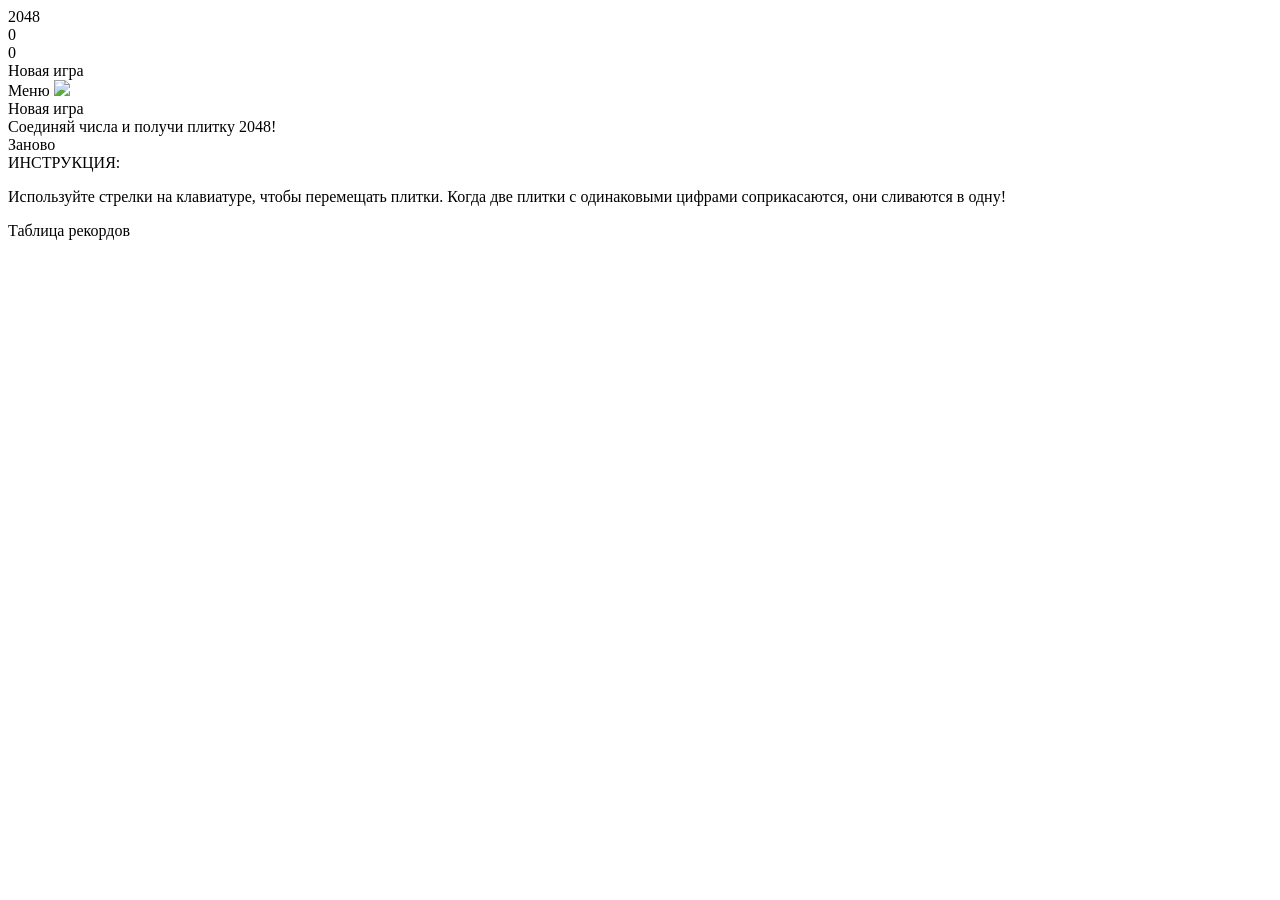
==== index.html @ 64a725a6 "up" ====
<!DOCTYPE html>
<html lang="en">
<head>
    <meta charset="UTF-8">
    <link rel="stylesheet" href="Style_and_media.css">
    <script type="text/javascript" src="Jquery-3.6.3.min.js"></script>

    <meta name="viewport" content="width=device-width, height=device-height, target-densitydpi=device-dpi, initial-scale=1">
    <title>2048</title>
</head>
<body>
<div class="wrapper">
<div class="container">
    <div class="header">
        <div class="title">2048</div>
        <div class="count">0
            <!--<div class="plus_count">0</div>-->
        </div>
        <div class="record">0</div>
    </div>
    <div class="link_wide">
        <div class="version" onclick="changeGame('classic')"><a>Новая игра</a></div>
    </div>
    <div class="link_narrow">
        <div class="menu" onclick="showMenu()">Меню
        <img class="chevron" src="Downarrow.svg"/>
        </div>
        <div class="versions">
            <div class="version"  onclick="changeGame('classic')"><a>Новая игра</a></div>
        </div>

    </div>
    <div class="note">
        Соединяй числа и получи <span>плитку 2048</span>!
    </div>
    <div class="game_wrapper">

    <div class="game_container">
        <div class="line">
            <div class="cell"></div>
            <div class="cell"></div>
            <div class="cell"></div>
            <div class="cell"></div>
        </div>
        <div class="line">
            <div class="cell"></div>
            <div class="cell"></div>
            <div class="cell"></div>
            <div class="cell"></div>
        </div>
        <div class="line">
            <div class="cell"></div>
            <div class="cell"></div>
            <div class="cell"></div>
            <div class="cell"></div>
        </div>
        <div class="line">
            <div class="cell"></div>
            <div class="cell"></div>
            <div class="cell"></div>
            <div class="cell"></div>
        </div>


    </div>
        <div class="game_over "><div class="text_game_over"></div>
            <div class="anew" onclick="newGame()">Заново</div>
        </div>


    </div>

    <div class="note">
        <span>ИНСТРУКЦИЯ: </span><p>Используйте <span> стрелки на клавиатуре</span>, чтобы перемещать плитки. Когда две плитки с одинаковыми цифрами соприкасаются, они <span> сливаются в одну</span>!</p>
    </div>
    <div class="table_record" onclick="RestoreInfo(StringName1)">Таблица рекордов</div>
</div>
</div>
<script type="text/javascript" src="Jquery-3.6.3.min.js"></script>
<script type="text/javascript" src="Moving.js"></script>
<script type="text/javascript" src="Results.js"></script>
<script type="text/javascript" src="Classic_version.js"></script>
<script type="text/javascript" src="Copy.js"></script>
<script type="text/javascript" src="Counter.js"></script>
<script type="text/javascript" src="Touch_event_classic.js"></script>
<script type="text/javascript" src="Menu.js"></script>
<script type="text/javascript" src="Resize.js"></script>

</body>
</html>
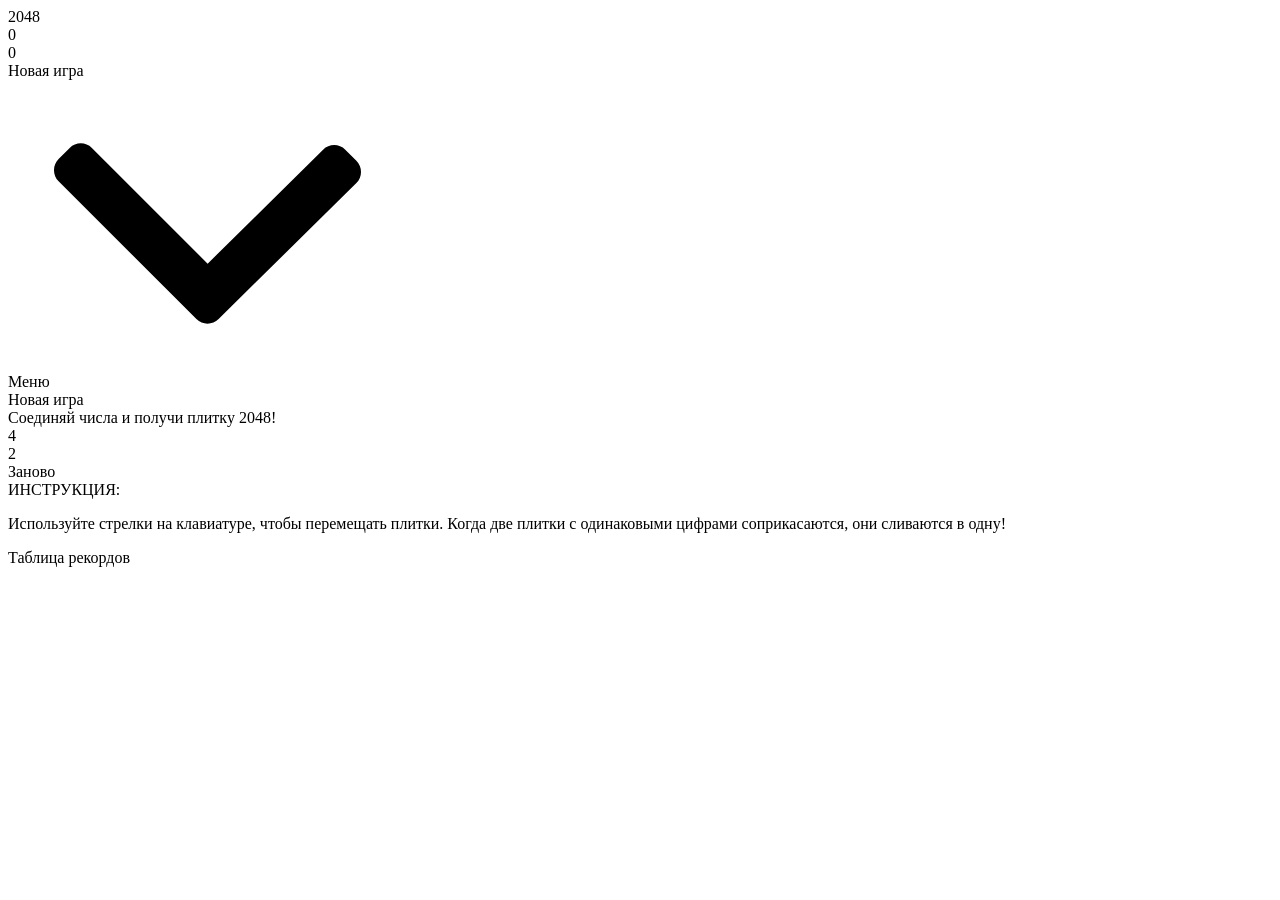
==== commit 1acf8255: "up" ====
--- a/index.html
+++ b/index.html
@@ -2,8 +2,8 @@
 <html lang="en">
 <head>
     <meta charset="UTF-8">
-    <link rel="stylesheet" href="Style_and_media.css">
-    <script type="text/javascript" src="Jquery-3.6.3.min.js"></script>
+    <link rel="stylesheet" href="CSS/Style_and_media.css">
+    <script type="text/javascript" src="Script/Jquery-3.6.3.min.js"></script>
 
     <meta name="viewport" content="width=device-width, height=device-height, target-densitydpi=device-dpi, initial-scale=1">
     <title>2048</title>
@@ -23,7 +23,7 @@
     </div>
     <div class="link_narrow">
         <div class="menu" onclick="showMenu()">Меню
-        <img class="chevron" src="Downarrow.svg"/>
+        <img class="chevron" src="SVG/Downarrow.svg"/>
         </div>
         <div class="versions">
             <div class="version"  onclick="changeGame('classic')"><a>Новая игра</a></div>
@@ -76,15 +76,15 @@
     <div class="table_record" onclick="RestoreInfo(StringName1)">Таблица рекордов</div>
 </div>
 </div>
-<script type="text/javascript" src="Jquery-3.6.3.min.js"></script>
-<script type="text/javascript" src="Moving.js"></script>
-<script type="text/javascript" src="Results.js"></script>
-<script type="text/javascript" src="Classic_version.js"></script>
-<script type="text/javascript" src="Copy.js"></script>
-<script type="text/javascript" src="Counter.js"></script>
-<script type="text/javascript" src="Touch_event_classic.js"></script>
-<script type="text/javascript" src="Menu.js"></script>
-<script type="text/javascript" src="Resize.js"></script>
+<script type="text/javascript" src="Script/Jquery-3.6.3.min.js"></script>
+<script type="text/javascript" src="Script/Moving.js"></script>
+<script type="text/javascript" src="Script/Results.js"></script>
+<script type="text/javascript" src="Script/Classic_version.js"></script>
+<script type="text/javascript" src="Script/Copy.js"></script>
+<script type="text/javascript" src="Script/Counter.js"></script>
+<script type="text/javascript" src="Script/Touch_event_classic.js"></script>
+<script type="text/javascript" src="Script/Menu.js"></script>
+<script type="text/javascript" src="Script/Resize.js"></script>
 
 </body>
 </html>
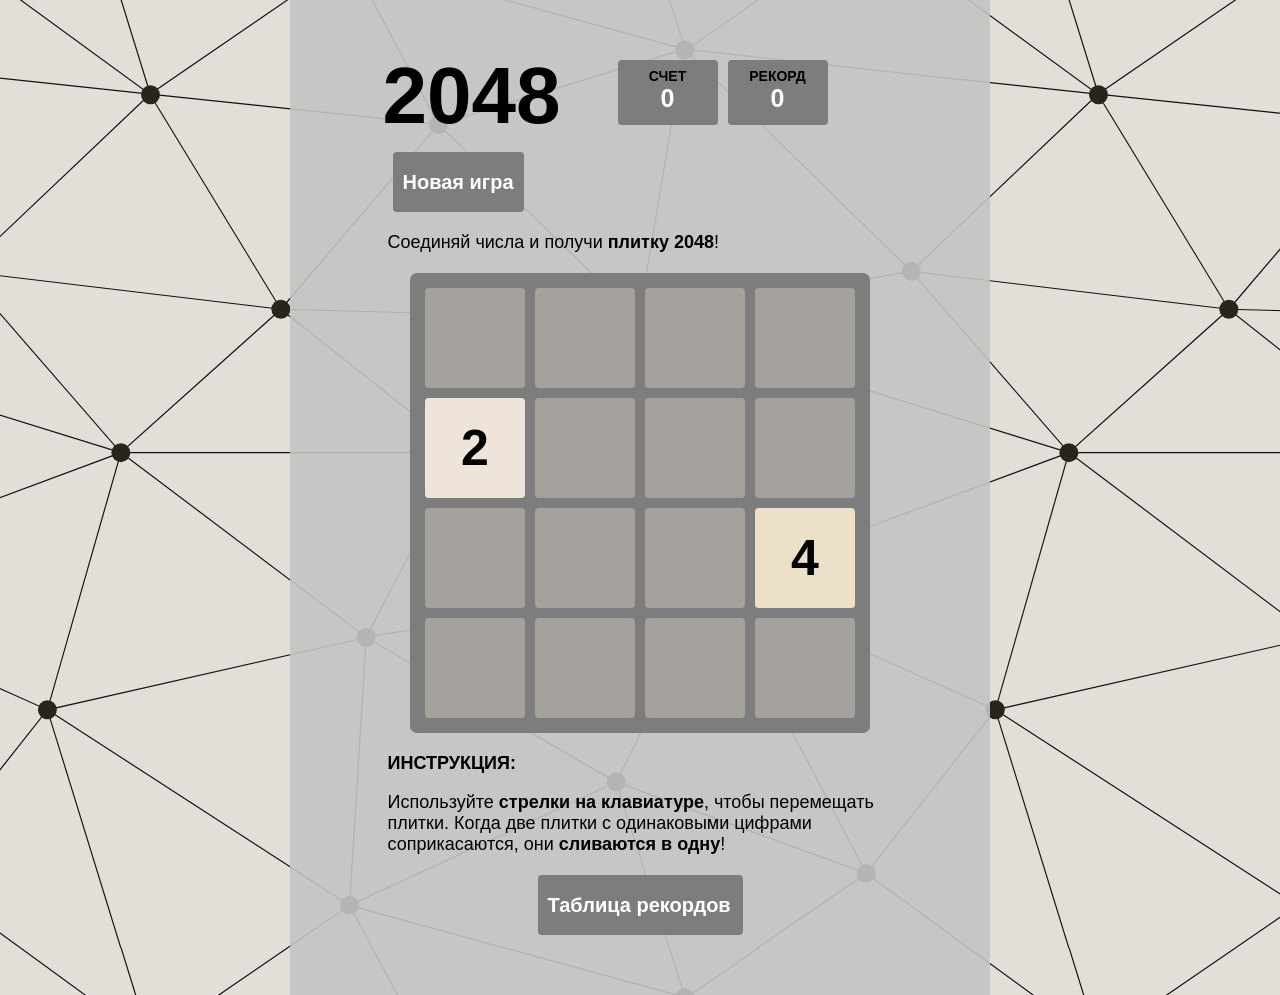
==== commit e60163c8: "up" ====
--- a/index.html
+++ b/index.html
@@ -3,8 +3,8 @@
 <head>
     <meta charset="UTF-8">
     <link rel="stylesheet" href="CSS/Style_and_media.css">
+    <link rel="icon" href="Icon/Icon.ico">
     <script type="text/javascript" src="Script/Jquery-3.6.3.min.js"></script>
-
     <meta name="viewport" content="width=device-width, height=device-height, target-densitydpi=device-dpi, initial-scale=1">
     <title>2048</title>
 </head>
--- a/CSS/Style_and_media.css
+++ b/CSS/Style_and_media.css
@@ -0,0 +1,957 @@
+body {
+  font: 14px Arial;
+  background: url(../SVG/Back_all.svg);
+  margin: 0;
+}
+
+.wrapper {
+  background-color:rgba(196, 196, 196, 0.9);;
+  width: 700px;
+  margin: auto;
+  position: relative;
+  padding-bottom: 30px;
+}
+
+.container {
+  width: 515px;
+  margin: auto;
+  padding-top: 50px;
+
+}
+
+.link_wide {
+  margin: 10px;
+  display: block;
+  margin-bottom: 20px;
+}
+
+.link_narrow {
+  width: 100%;
+  display: none;
+}
+
+.link_narrow .version {
+  display: block;
+  /*visibility: hidden;*/
+  height: 34px;
+  width: 100%;
+  padding: 5px;
+  margin: 1px;
+  margin-left: 0;
+  line-height: 34px;
+}
+
+.link_narrow .versions {
+  height: 0;
+  -webkit-transition: 0.3s linear;
+  -moz-transition: 0.3s linear;
+  -ms-transition: 0.3s linear;
+  -o-transition: 0.3s linear;
+  transition: 0.3s linear;
+  overflow: hidden;
+}
+
+.count {
+  position: relative;
+}
+
+.version,
+.menu,
+.table_record {
+  background-color: #7d7d7d;
+  color: white;
+  font-size: 20px;
+  font-weight: bold;
+  cursor: pointer;
+  height: 40px;
+  padding: 5px;
+  line-height: 40px;
+  position: relative;
+}
+
+.menu .chevron {
+  position: absolute;
+  left: 84%;
+  top: 10px;
+  width: 25px;
+}
+
+.link_wide .version,
+.table_record {
+  display: inline-block;
+  padding: 10px;
+  border-radius: 4px;
+}
+
+.version:hover,
+.table_record:hover {
+  background-color: black;
+  cursor: pointer;
+}
+
+.table_record {
+  margin: auto;
+  width: 185px;
+  display: block;
+  margin-bottom: 30px;
+}
+
+.version a {
+  color: white;
+  text-decoration: none;
+}
+
+.plus_count {
+  position: absolute;
+  bottom: 0;
+  color: black;
+
+  webkit-animation: move-up 600ms ease-in;
+  -moz-animation: move-up 600ms ease-in;
+  animation: move-up 600ms ease-in;
+  -webkit-animation-fill-mode: both;
+  -moz-animation-fill-mode: both;
+  animation-fill-mode: both;
+}
+
+.header {
+
+  display: flex;
+  flex-direction: row;
+}
+
+.header .title {
+  font-size: 80px;
+  font-weight: bold;
+  /*display: inline-block;*/
+  min-width: 230px;
+}
+
+.header .count,
+.header .record,
+.header .pause {
+  margin: 10px 5px;
+  text-transform: uppercase;
+  font-weight: bold;
+  padding: 15px 25px;
+  background-color: #7d7d7d;
+  text-align: center;
+  border-radius: 4px;
+  position: relative;
+  color: white;
+  line-height: 47px;
+  font-size: 25px;
+  height: 35px;
+  min-width: 50px;
+
+
+}
+
+.header .count::before {
+  content: 'Счет';
+}
+
+.header .record::before {
+  content: 'Рекорд';
+}
+
+.header .count::before,
+.header .record::before {
+
+  position: absolute;
+  width: 100%;
+  top: -7px;
+  font-size: 14px;
+  left: 0;
+  text-transform: uppercase;
+  color: black;
+}
+
+.note {
+  margin: 20px 5px;
+  font-size: 18px;
+}
+
+.note span {
+  font-weight: bold;
+}
+
+.game_container {
+  display: flex;
+  flex-direction: column;
+  background-color: #7d7d7d;
+  border-radius: 7px;
+  width: 440px;
+  height: 440px;
+  margin: 0 auto;
+  padding: 10px;
+}
+
+.game_wrapper {
+  position: relative;
+  width: 460px;
+  margin: auto;
+}
+
+.game_over {
+  position: absolute;
+  background-color: rgba(238, 228, 218, 0.5);
+  font-size: 60px;
+  font-weight: bold;
+  vertical-align: middle;
+  top: 0;
+  left: 0;
+  width: 440px;
+  padding: 10px;
+  margin: 0 auto;
+  height: 325px;
+  padding-top: 125px;
+  text-align: center;
+  display: none;
+
+  -webkit-animation: fade-in 800ms ease 0ms;
+  -o-animation: fade-in 800ms ease 0ms;
+  animation: fade-in 800ms ease 0ms;
+}
+
+.anew {
+  background-color: #7d7d7d;
+  color: white;
+  font-weight: bold;
+  font-size: 18px;
+  line-height: 45px;
+  text-align: center;
+  margin: auto;
+  width: 100px;
+  height: 45px;
+  border-radius: 4px;
+  margin-top: 10px;
+  cursor: pointer;
+}
+
+.line {
+  display: flex;
+  flex-direction: row;
+}
+
+.cell {
+  margin: 5px;
+  width: 100px;
+  height: 100px;
+  background-color: rgba(238, 228, 218, 0.35);
+  border-radius: 4px;
+
+}
+
+.result {
+  font-size: 30px;
+  padding-left: 130px;
+  padding-top: 7px;
+}
+
+.your_result {
+  font-size: 30px;
+}
+
+.result_container {
+  position: absolute;
+  top: 0px;
+  left: 0px;
+  width: 100%;
+  height: 455px;
+  /*text-align: center;*/
+  color: white;
+  padding-top: 10px;
+  font-size: 25px;
+  font-weight: bold;
+  background-color: rgb(125,125,125, 0.9);
+  animation: showResult 0.4s ease-in-out;
+  border-radius: 4px;
+
+}
+
+.title_result {
+  font-size: 30px;
+  padding-left: 100px;
+
+
+}
+
+.close {
+  position: absolute;
+  width: 22px;
+  left: 420px;
+  top: 16px;
+}
+
+.close:hover {
+  cursor: pointer;
+}
+
+.hide_result {
+  position: absolute;
+  top: -820px;
+  width: 100%;
+  height: 455px;
+  color: white;
+  padding-top: 10px;
+  font-size: 25px;
+  font-weight: bold;
+  background-color: rgb(125,125,125, 0.9);
+  animation: move_up_result 0.4s ease-in-out;
+  border-radius: 4px;
+}
+
+@keyframes showResult {
+  0% {
+    top: -500px;
+  }
+
+  100% {
+    top: 0px;
+  }
+}
+
+@keyframes move_up_result {
+  0% {
+    top: 0px;
+  }
+
+  100% {
+    top: -800px;
+    display: none;
+  }
+}
+
+.elem {
+  width: 100px;
+  height: 100px;
+
+  border-radius: 4px;
+  position: absolute;
+  text-align: center;
+  font-size: 50px;
+  font-weight: bold;
+  line-height: 100px;
+}
+
+.elem_2,
+.elem_4,
+.elem_8,
+.elem_16,
+.elem_32,
+.elem_64,
+.elem_128,
+.elem_256,
+.elem_512,
+.elem_1024,
+.elem_2048 {
+  transition: 0.2s;
+  /*-webkit-animation: pop 150ms ease 50ms;*/
+  /*-moz-animation: pop 150ms ease 50ms;*/
+  /*animation: pop 150ms ease 50ms;*/
+  /*-webkit-animation-fill-mode: backwards;*/
+  /*-moz-animation-fill-mode: backwards;*/
+  /*animation-fill-mode: backwards;*/
+}
+
+.new_elem {
+  display: none;
+  /*visibility: hidden;*/
+  animation-name: my-opacity-transform;
+  -webkit-animation-name: my-opacity-transform;
+  -webkit-animation-duration: 0.2s;
+  animation-timing-function: ease-in-out;
+  -webkit-animation-timing-function: ease-in-out;
+  /*!*animation-delay: 1ms;*!*/
+  /*-webkit-animation-delay: 1ms;*/
+  display: block;
+  /*visibility: visible !important;*/
+}
+
+.elem_2 {
+
+  background-color: #eee4da;
+}
+
+.elem_4 {
+  background-color: #ede0c8;
+}
+
+.elem_8 {
+  color: white;
+  background-color: #9A673D;
+
+}
+
+.elem_16 {
+  color: #f9f6f2;
+  background: #7B3A04;
+}
+
+.elem_32 {
+  color: #f9f6f2;
+  background: #9A3D3D;
+}
+
+.elem_64 {
+  color: #f9f6f2;
+  background: #7B0404;
+}
+
+.elem_128 {
+  color: #f9f6f2;
+  background: #F7E070;
+  box-shadow: 0 0 30px 10px rgba(243, 215, 116, 0.2381), inset 0 0 0 1px rgba(255, 255, 255, 0.14286);
+}
+
+.elem_256 {
+  color: #f9f6f2;
+  background: #F6F662;
+  box-shadow: 0 0 30px 10px rgba(243, 215, 116, 0.31746), inset 0 0 0 1px rgba(255, 255, 255, 0.19048);
+  font-size: 45px;
+}
+
+.elem_512 {
+  color: #f9f6f2;
+  background:#9A9A3D	;
+  box-shadow: 0 0 30px 10px rgba(243, 215, 116, 0.39683), inset 0 0 0 1px rgba(255, 255, 255, 0.2381);
+}
+
+.elem_1024 {
+  color: #f9f6f2;
+  background: #7B7B04;
+  box-shadow: 0 0 30px 10px rgba(243, 215, 116, 0.47619), inset 0 0 0 1px rgba(255, 255, 255, 0.28571);
+}
+
+.elem_2048 {
+  color: #f9f6f2;
+  background: #4B4B00;
+  box-shadow: 0 0 30px 10px rgba(243, 215, 116, 0.55556), inset 0 0 0 1px rgba(255, 255, 255, 0.33333);
+}
+
+@keyframes fade-in {
+  0% {
+    opacity: 0;
+  }
+
+  100% {
+    opacity: 1;
+  }
+}
+
+@keyframes pop {
+  0% {
+    -webkit-transform: scale(0);
+    -moz-transform: scale(0);
+    transform: scale(0);
+  }
+
+  50% {
+    -webkit-transform: scale(1.05);
+    -moz-transform: scale(1.05);
+    transform: scale(1.05);
+  }
+
+  100% {
+    -webkit-transform: scale(1);
+    -moz-transform: scale(1);
+    transform: scale(1);
+  }
+}
+
+
+@keyframes move-up {
+  100% {
+    bottom: 50px;
+    opacity: 0;
+  }
+
+}
+
+@keyframes my-opacity-transform {
+  0% {
+    transform: scale(0);
+    opacity: 0
+  }
+
+  10% {
+    transform: scale(0.1);
+    opacity: .1
+  }
+
+  20% {
+    transform: scale(0.2);
+    opacity: .2
+  }
+
+  30% {
+    transform: scale(0.3);
+    opacity: .3
+  }
+
+  40% {
+    transform: scale(0.4);
+    opacity: .4
+  }
+
+  50% {
+    transform: scale(0.5);
+    opacity: .5
+  }
+
+  60% {
+    transform: scale(0.6);
+    opacity: .6
+  }
+
+  70% {
+    transform: scale(0.7);
+    opacity: .7
+  }
+
+  80% {
+    transform: scale(0.8);
+    opacity: .8
+  }
+
+  90% {
+    transform: scale(0.9);
+    opacity: .9
+  }
+
+  100% {
+    transform: scale(1);
+    opacity: 1
+  }
+}
+
+@-webkit-keyframes my-opacity-transform {
+  0% {
+    transform: scale(0);
+    opacity: 0
+  }
+
+  10% {
+    transform: scale(0.1);
+    opacity: .1
+  }
+
+  20% {
+    transform: scale(0.2);
+    opacity: .2
+  }
+
+  30% {
+    transform: scale(0.3);
+    opacity: .3
+  }
+
+  40% {
+    transform: scale(0.4);
+    opacity: .4
+  }
+
+  50% {
+    transform: scale(0.5);
+    opacity: .5
+  }
+
+  60% {
+    transform: scale(0.6);
+    opacity: .6
+  }
+
+  70% {
+    transform: scale(0.7);
+    opacity: .7
+  }
+
+  80% {
+    transform: scale(0.8);
+    opacity: .8
+  }
+
+  90% {
+    transform: scale(0.9);
+    opacity: .9
+  }
+
+  100% {
+    transform: scale(1);
+    opacity: 1
+  }
+}
+
+@media only screen and (max-width: 800px) {
+  .wrapper {
+    width: 580px;
+  }
+
+  .container {
+    width: 400px;
+  }
+
+  .game_wrapper {
+    width: 360px;
+  }
+
+  .game_container {
+    width: 340px;
+    height: 340px;
+
+  }
+
+  .first_line {
+    height: 85px;
+  }
+
+  .cell {
+    width: 75px;
+    height: 75px;
+  }
+
+  .elem {
+    width: 75px;
+    height: 75px;
+    line-height: 75px;
+    font-size: 40px;
+  }
+
+  .elem_128,
+  .elem_256,
+  .elem_512 {
+    font-size: 35px;
+  }
+
+  .elem_1024,
+  .elem_2048 {
+    font-size: 30px;
+  }
+
+  .game_over {
+    width: 340px;
+    height: 240px;
+    font-size: 50px;
+    padding-top: 110px;
+  }
+
+  .your_result {
+    font-size: 40px;
+  }
+
+  .link_wide {
+    display: none;
+  }
+
+  .link_narrow {
+    display: block;
+  }
+
+
+  .result_container {
+
+    height: 370px;
+    padding-top: 10px;
+
+  }
+
+
+  .title_result {
+    font-size: 25px;
+    margin-bottom: 5px;
+    text-align: center;
+    padding-left: 0;
+  }
+
+  .result {
+    font-size: 22px;
+    padding-top: 5px;
+  }
+
+  .close {
+    left: 325px;
+    top: 7px;
+  }
+
+  .hide_result {
+
+    height: 370px;
+    padding-top: 10px;
+  }
+
+
+  .your_result {
+    font-size: 30px;
+  }
+}
+
+@media only screen and (max-width: 600px) {
+  .wrapper {
+    width: 100%;
+  }
+
+  .container {
+    width: 90%;
+  }
+
+  .elem_128,
+  .elem_256,
+  .elem_512 {
+    font-size: 30px;
+  }
+
+  .elem_1024,
+  .elem_2048 {
+    font-size: 25px;
+  }
+
+  .game_over {
+    /*width: 240px;*/
+    height: 300px;
+    font-size: 35px;
+    padding-top: 50px;
+  }
+
+  .your_result {
+    font-size: 30px;
+  }
+
+  .header .count,
+  .header .record {
+    padding: 8px 14px;
+    line-height: 45px;
+    font-size: 25px;
+    min-width: 50px;
+    height: 35px;
+  }
+
+  .pause img {
+    width: 25px;
+  }
+
+  .header .count::before,
+  .header .record::before {
+    top: -10px;
+    font-size: 11px;
+  }
+
+  .header .title {
+    font-size: 65px;
+    min-width: 155px;
+  }
+
+
+  .result_container {
+
+    height: 355px;
+    padding-top: 10px;
+  }
+
+
+  .title_result {
+    /*font-size: 19px;*/
+    margin: 0;
+    text-align: center;
+    padding-left: 0;
+  }
+
+  .result {
+    /*font-size: 16px;*/
+    padding-top: 5px;
+    padding-left: 105px;
+  }
+
+  .hide_result {
+
+    height: 355px;
+    padding-top: 10px;
+  }
+
+
+  .text_game_over {
+    padding-top: 90px;
+  }
+}
+
+@media all and (min-width: 5000px) {
+  .table_record {
+    width: 240px;
+  }
+
+  .link_wide {
+    width: 555px;
+  }
+}
+
+@media screen and (max-width:420px) {
+  .wrapper {
+    width: 100%;
+  }
+
+  .container {
+    width: 100%;
+    padding-top: 10px;
+  }
+
+  .game_wrapper {
+    width: 100%;
+  }
+
+  .game_container {
+    width: 68vw;
+    height: 68vw;
+    font-size: 30px;
+  }
+
+  .your_result {
+    font-size: 25px;
+  }
+
+  .first_line {
+    height: 18vw;
+  }
+
+  .cell {
+    width: 16vw;
+    height: 16vw;
+    margin: 2px;
+  }
+
+  .elem {
+    width: 16vw;
+    height: 16vw;
+    line-height: 16vw;
+    font-size: 30px;
+  }
+
+  .header .count,
+  .header .record {
+    padding: 8px 14px;
+    line-height: 45px;
+    font-size: 20px;
+    min-width: 50px;
+    height: 35px;
+  }
+
+  .header .count::before,
+  .header .record::before {
+    top: -10px;
+    font-size: 11px;
+  }
+
+  .header .title {
+    font-size: 60px;
+    min-width: 45%;
+  }
+
+  .pause img {
+    width: 25px;
+  }
+
+  .result_container {
+
+    height: 74vw;
+    padding-top: 10px;
+  }
+
+  .close {
+    left: 84vw;
+    top: 4px
+  }
+
+  .hide_result {
+    height: 74vw;
+    padding-top: 10px;
+  }
+
+  .container_for_touches {
+    width: 100%;
+    height: 330px;
+    left: 0;
+  }
+
+  .text_game_over {
+    padding-top: 60px;
+  }
+
+  .game_over {
+    width: 69vw;
+    height: 64vw;
+    left: 50%;
+    transform: translateX(-50%);
+    padding-top: 25px;
+  }
+
+  .result {
+    font-size: 16px;
+  }
+
+  .title_result {
+    font-size: 20px;
+  }
+}
+
+@media screen and (max-width:350px) {
+
+  .header .title {
+    font-size: 60px;
+    min-width: 30%;
+  }
+}
+
+@media screen and (max-width:340px) {
+  .header {
+    display: block
+  }
+
+  .header .title {
+
+    margin-left: 10px;
+  }
+
+  .header .count,
+  .header .record,
+  .header .pause {
+    width: 30px;
+    display: inline-block;
+    margin-top: 0px;
+  }
+
+  .pause {
+    line-height: 42px;
+  }
+
+  .elem {
+    font-size: 25px;
+  }
+
+  .elem_128,
+  .elem_256,
+  .elem_512 {
+    font-size: 22px;
+  }
+
+  .elem_1024,
+  .elem_2048 {
+    font-size: 20px;
+  }
+
+  .game_over {
+    height: 72vw;
+    padding-top: 0;
+    font-size: 30px;
+  }
+
+  .your_result {
+    font-size: 20px;
+  }
+
+}
+
+@media only screen and (max-width: 360px) {
+
+  .result_container {
+    height: 273px;
+  }
+}
